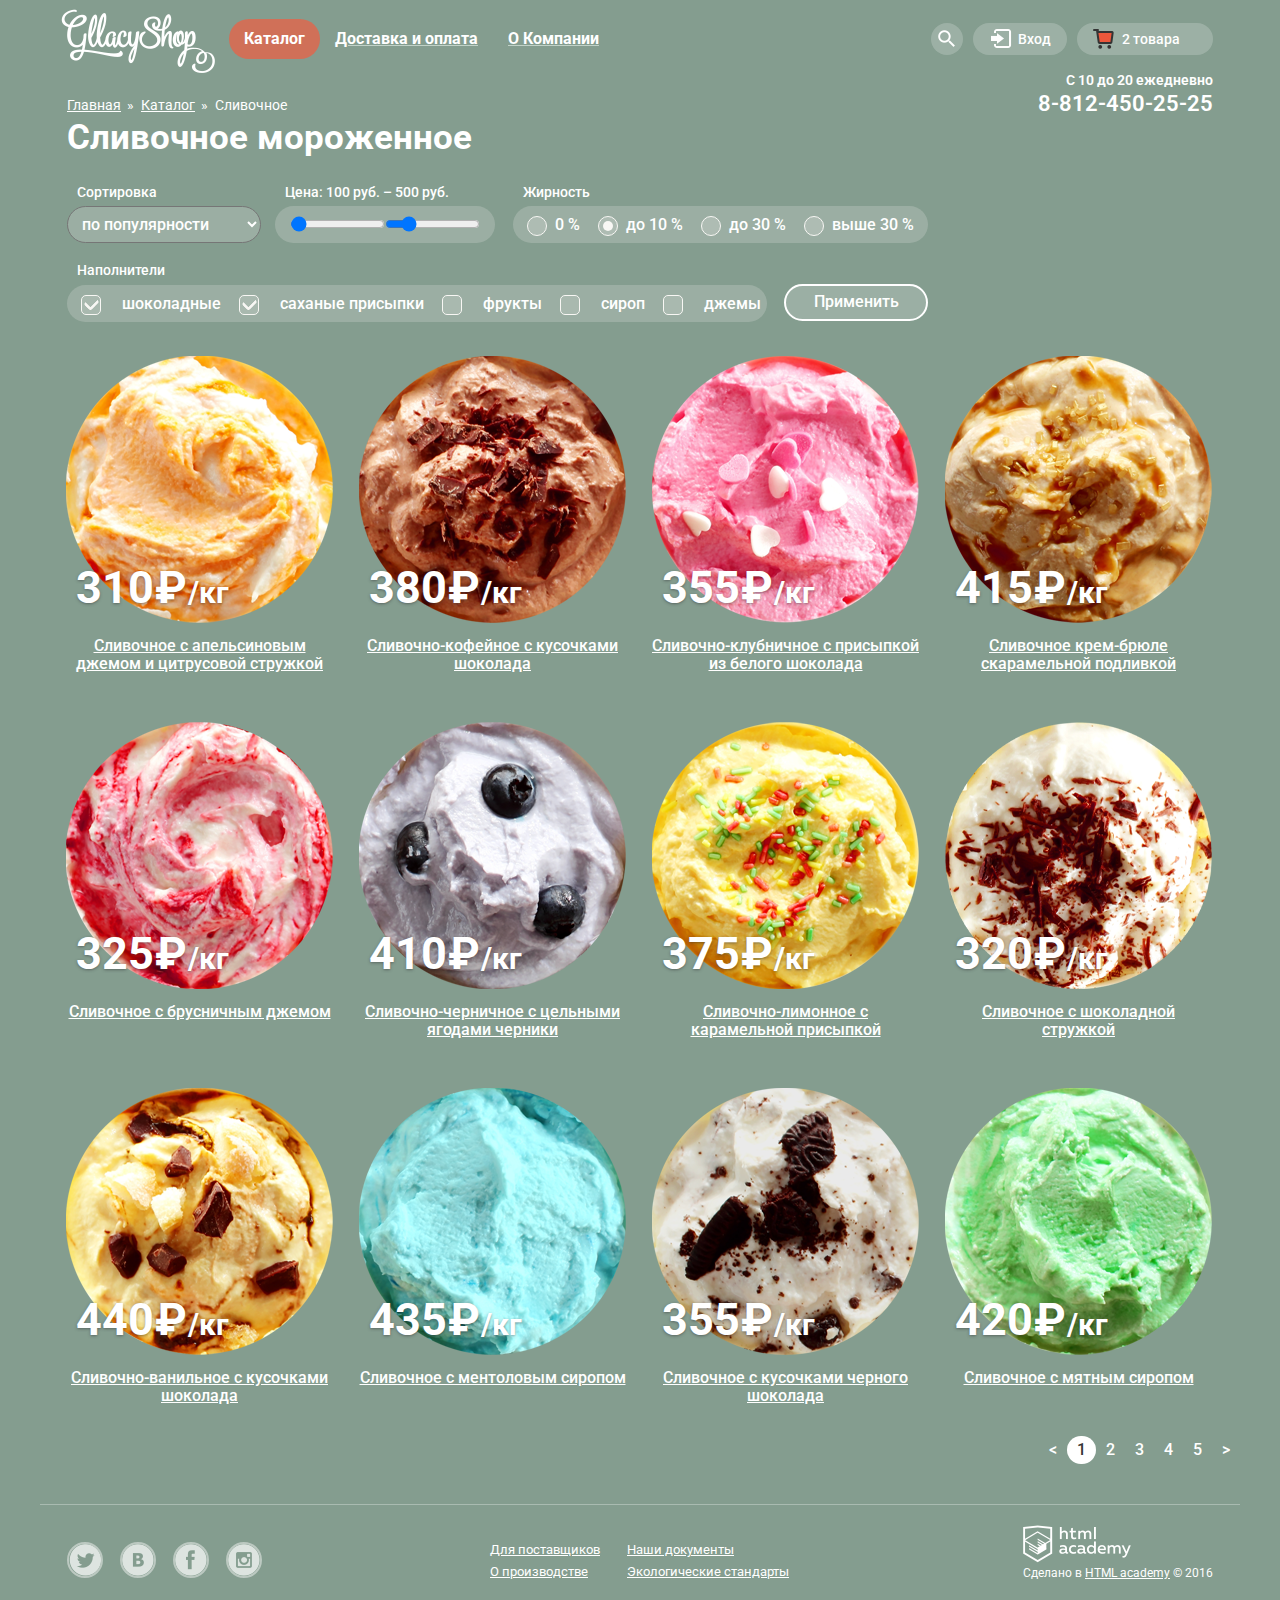
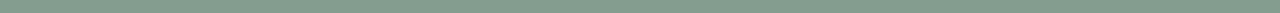
==== catalog.html @ 408a53fc "1" ====
<!DOCTYPE html>
<html lang="ru" >
<head>
    <meta charset="utf-8">
    <title>Каталог</title>
    <link type="text/css" rel="stylesheet" href="main.css">
    <link type="text/css" rel="stylesheet" href="normalize.css">
    <link href="https://fonts.googleapis.com/css?family=Roboto:400,500,700,900&amp;subset=cyrillic" rel="stylesheet">
</head>
<body class="catalog-page">

<div class="main-container">




    <!-- Шапка-->
    <header class="main-header clearfix">
        <div class="header clearfix">
            <nav class="navigation">
                <!-- основная навигация по сайту-->
                <ul >
                    <!-- логотип-->
                    <li class="logo">
                        <a href="index.html">
                            <img src="img/Logo.png" width="154" height="64" alt="лого">
                        </a>
                    </li>
                    <li class="active">
                        <a href="catalog.html" >Каталог</a>
                    </li>
                    <li>
                        <a class="top-menu-a"href="#">Доставка и оплата</a>
                    </li>
                    <li>
                        <a class="top-menu-a" href="#">О Компании</a>
                    </li>

                </ul>

            </nav>

            <!-- поиск? вход корзина-->
            <div class="user-block">
                <ul>
                    <li>
                        <!--будет появляться форма поиска-->
                        <a class="search" href="#"></a>
                    </li>
                    <li >
                        <a class="login" href="#"> Вход</a>
                    </li>
                    <li >
                        <a class="basket basket-full" href="#"> 2 товара</a>
                    </li>

                </ul>
            </div>  



         







            <!--время работы-->
            <div class="time-work">
                <p > С 10 до 20 ежедневно <br>
                    <span>8-812-450-25-25 </span>
                </p>
            </div>
        </div>

            <div class="page-title">
                <ul class="breadcrubs">
                    <li><a href="index.html">Главная</a>

                    </li>
                    <li><a href="#">Каталог</a>

                    </li>
                    <li><a class="active-link" href="#">Сливочное</a> </li>
                </ul>
                <h2>Сливочное мороженное</h2>
            </div>


    </header>

<main class="clearfix">

      <!--навигация поиск по товарам  -->
         <div class="item-tools clearfix">
             <form action="#">
                <div class="popular-sort">
                     <label for="sort">Сортировка </label><br>
                     <select name="tools-sort" id="sort">
                         <option value="популярность" id="sort_hit"> по популярности</option>
                         <option value="недорогие" id="sort_min">сначала недорогие</option>
                         <option value="дорогие" id="sort_max">сначала дорогие</option>
                         <option value="жирность" id="sort_fat">по жирности</option>
                     </select>
                </div>

                 <div class="price-sort">
                    <span> Цена: 100 руб. – 500 руб.</span> <br>
                     <div class="price-sort-form">
                           <input class="range-min"   type="range" min="0"  max="1000" value="10" >
                           <input class="range-max"   type="range" min="0"  max="1000"  value="200" >

                             <!--  <input class="range-max" type="range" min="10" max="1000" value="100" > -->
                            <!--   <div class="price-min">

                              </div>
                               <div class="circle-center">

                               </div>

                              <div class="price-right"> -->

                      </div>




                     </div>


                 <div class="fat-sort">
                    <span>Жирность</span>
                     <div class="fat-sort-form">
                          <input class="radio" name="fat_sort" type="radio" id="zero">
                            <label  for="zero"> 0 %</label>
                            <input class="radio" name="fat_sort" type="radio" id="ten" checked>
                            <label for="ten" > до 10 %</label>
                           <input class="radio" name="fat_sort" type="radio" id="thirty">
                             <label for="thirty"> до 30 %</label>
                           <input class="radio"  name="fat_sort" type="radio" id="above_thirty">
                             <label for="above_thirty"> выше 30 %</label>
                     </div>

                 </div>

                 <div class="additive-sort clearfix">
                      <span>Наполнители</span>

                     <div class="additive-sort-form">

                         <input type="checkbox" id="choco" checked>
                         <label for="choco">шоколадные</label>
                         <input type="checkbox" id="sugar" checked>
                         <label for="sugar">саханые присыпки</label>
                         <input type="checkbox" id="fruit">
                         <label for="fruit">фрукты</label>
                         <input type="checkbox" id="syrup">
                         <label for="syrup">сироп</label>
                         <input type="checkbox" id="jam">
                         <label for="jam">джемы</label>

                     </div>

                     <button type="submit" class="sort-button" id="additive-sort">Применить</button>

                 </div>

             </form>

         </div>


        <div class="list-item clearfix">
            <ul class="clearfix">
                    <li class="item">
                        
                        <img src="img/item11.png" alt="мороженое" width="267" height="267">
                        <div class="price">
                            310 ₽ <span>/кг</span>
                        </div>

                        <a class="link" href="#">Сливочное с апельсиновым джемом и цитрусовой стружкой</a>
                        <a class="btn btn-item btn-item-hiden"  href="#">Быстрый просмотр</a>
                    </li>
                    <li class="item">

                        <img src="img/item12.png" alt="мороженое" width="267" height="267">
                        <div class="price">
                            380 ₽ <span >/кг</span>
                        </div>
                        <a class="link"  href="#">Сливочно-кофейное с кусочками шоколада</a>
                         <a class="btn btn-item btn-item-hiden"  href="#">Быстрый просмотр</a>
                    </li>
                    <li class="item">

                        <img src="img/item13.png" alt="мороженое" width="267" height="267">
                        <div class="price">
                            355 ₽ <span>/кг</span>
                        </div>
                        <a class="link"  href="#">Сливочно-клубничное с присыпкой из белого шоколада</a>
                         <a class="btn btn-item btn-item-hiden"  href="#">Быстрый просмотр</a>
                    </li>
                    <li class="item">

                        <img src="img/item14.png" alt="мороженое" width="267" height="267">
                        <div class="price">
                            415 ₽ <span>/кг</span>
                        </div>
                        <a class="link"  href="#">Сливочное крем-брюле скарамельной подливкой</a>
                         <a class="btn btn-item btn-item-hiden"  href="#">Быстрый просмотр</a>
                    </li>
            </ul>
            <ul class="clearfix" >
                    <li class="item">
                      
                        <img src="img/item21.png" alt="мороженое" width="267" height="267">
                       
                        <div class="price">
                            325 ₽ <span>/кг</span>
                        </div>

                        <a class="link" href="#">Сливочное с брусничным джемом</a>
                         <a class="btn btn-item btn-item-hiden"  href="#">Быстрый просмотр</a>
                    </li>
                    <li class="item ">

                        <img src="img/item22.png" alt="мороженое" width="267" height="267">
                        <div class="price">
                            410 ₽ <span >/кг</span>
                        </div>
                        <a class="link"  href="#">Сливочно-черничное с цельными ягодами черники</a>
                         <a class="btn btn-item btn-item-hiden"  href="#">Быстрый просмотр</a>
                    </li>
                    <li class="item ">

                        <img src="img/item23.png" alt="мороженое" width="267" height="267">
                        <div class="price">
                            375 ₽ <span>/кг</span>
                        </div>
                        <a class="link"  href="#">Сливочно-лимонное с карамельной присыпкой</a>
                         <a class="btn btn-item btn-item-hiden"  href="#">Быстрый просмотр</a>
                    </li>
                    <li class="item">

                        <img src="img/item24.png" alt="мороженое" width="267" height="267">
                        <div class="price">
                            320 ₽ <span>/кг</span>
                        </div>
                        <a class="link"  href="#">Сливочное с шоколадной стружкой</a>
                         <a class="btn btn-item btn-item-hiden"  href="#">Быстрый просмотр</a>
                    </li>
            </ul>

            <ul class="clearfix">
                    <li class="item">

                        <img src="img/item31.png" alt="мороженое" width="267" height="267">
                        <div class="price">
                            440 ₽ <span>/кг</span>
                        </div>

                        <a class="link" href="#">Сливочно-ванильное с кусочками шоколада</a>
                         <a class="btn btn-item btn-item-hiden"  href="#">Быстрый просмотр</a>

                    </li>
                    <li class="item">

                        <img src="img/item32.png" alt="мороженое" width="267" height="267">
                        <div class="price">
                            435 ₽ <span >/кг</span>
                        </div>
                        <a class="link"  href="#">Сливочноe с ментоловым сиропом</a>
                         <a class="btn btn-item btn-item-hiden"  href="#">Быстрый просмотр</a>
                    </li>
                    <li class="item ">

                        <img src="img/item33.png" alt="мороженое" width="267" height="267">
                        <div class="price">
                            355 ₽ <span>/кг</span>
                        </div>
                        <a class="link"  href="#">Сливочное с кусочками черного шоколада</a>
                         <a class="btn btn-item btn-item-hiden"  href="#">Быстрый просмотр</a>
                    </li>
                    <li class="item">

                        <img src="img/item34.png" alt="мороженое" width="267" height="267">
                        <div class="price">
                            420 ₽ <span>/кг</span>
                        </div>
                        <a class="link"  href="#">Сливочное с мятным сиропом</a>
                         <a class="btn btn-item btn-item-hiden"  href="#">Быстрый просмотр</a>
                    </li>
            </ul>

        </div>

        <!--выбор страницы-->
        <ul class="page-number">
            <li><a href="#"> &lt; </a></li>
            <li class="active-number"><a href="#">1</a></li>
            <li><a href="#">2</a></li>
            <li><a href="#">3</a></li>
            <li><a href="#">4</a></li>
            <li><a href="#">5</a></li>
            <li><a href="#"> &gt; </a></li>
        </ul>


    </main>










    <!-- футер-->
    <footer class="main-footer clearfix">
        <section class="footer-social">
            <a class="social-btn social-btn-tw" href="#">Твиттер</a>
            <a class="social-btn social-btn-vk" href="#">Вконтакте</a>
            <a class="social-btn social-btn-fb" href="#">Фейсбук</a>
            <a class="social-btn social-btn-inst" href="#">Инстаграмм</a>
        </section>
        <section class="footer-about">
            <ul class="footer-about-item">
                <li >
                    <a class="link" class="footer-about-item-main"  href="#" >Для поставщиков</a>
                </li>
                <li>
                    <a class="link"  href="#">О производстве</a>
                </li>
            </ul>
            <ul class="footer-about-item">
                <li>
                    <a class="link" href="#">Наши документы</a>
                </li>
                <li>
                    <a class="link" href="#">Экологические стандарты</a>
                </li>
            </ul>
        </section>

        <section class="footer-copyright">

            <img src="img/logo_html.png" alt="logo-made" width="108" height="38">
            <p> Сделано в
                <a class="link" href="#">HTML academy</a>
                &#169; 2016
            </p>
        </section>

    </footer>


</div>

<!--всплывающее окно с корзиной-->
<!--всплывающие окна-->

<div class="search-form">
    <form action="#" method="post">
           <input class="search-enter" type="text" name="search" id="search" placeholder="Что ищем ?">
           <label class="search-form-text" for="search">
             Что ищем ?
           </label>
    </form>

</div>


   <div class="login-form">
               <form action="#" >
       
                        <input class="user-email" name="user_mail" id="mail" placeholder="Электронная почта">
                            <label class="login-form-mail" for="mail">
                            Электронная почта
                            </label>
                    
                        <input class="user-password" type="password" name="user_password" id="password" placeholder="Пароль">
                        
                        <label class="login-form-password" for="password" >
                            Пароль
                            </label>

                        <a class="btn btn-login" href="#" id="login">Войти</a>

                        <div class="login-form-registr">
                            <a href="#" class="login-form-item">Забыли пароль</a> <br>
                            <a href="#" class="login-form-item">Новая регистрация</a>
                        </div>

                </form> 
            </div>

<!-- полная корзина -->
  <div class="basket-form">
      <table class="basket-table">
        <tr class="row">
              <td class="col-1">
                 <span class="btn-delete">
                     
                 </span> 
                <img src="img/basket_item1.png" alt="ice">
              </td>
               <td class="col-2">
                 Пломбир с апельсиновым джемом
              </td>
                <td class="col-3">
                 1.5кг
              </td>
                 <td class="col-4">
                &#215;200 руб.
                </td>
             <td class="col-5">
              300 руб.
              </td>
         </tr>
          
         <tr class="row">
              <td class="col-1">
                <span class="btn-delete">
                     
                 </span> 
                <img src="img/basket_item2.png" alt="ice">
              </td>
               <td class="col-2">
                 Клубничный пломбир с присыпкой 
                 из белого шоколада
              </td>
                <td class="col-3">
                 1.5кг
              </td>
                 <td class="col-4">
                &#215;300 руб.
                </td>
             <td class="col-5">
              450 руб.
              </td>
         </tr>
          
         <tr class="row-line" >
              <td colspan="5">

              </td>
         </tr>
         
         <tr >
            <td colspan="3">
              
            </td>
            <td class="row-sum-text">
              Итого:
            </td>
            <td class="row-sum">
               750 руб.
            </td>

         </tr>

      </table>

     <a href="#" class="btn btn-order">Оформить заказ</a>

  </div>

<script  type="text/javascript" src="script.js" > </script>
</body>
</html>
---- main.css ----
body {
    /*gogle fonts in HTML*/
    font-family: "Roboto", Arial, sans-serif;
    color: #ffffff;
    background: #849d8f url("img/ice_cream_1.jpg") no-repeat center top;
}
 /* для хрома уббираем рамки у кнопок по умолчанию */
button,
button:active,
button:focus {
    outline: none;
}

input,
input:active,
input:focus {
    outline: none;
}




.main-container {
    width: 1200px;
    margin: 0 auto;
}

.clearfix:after {
    content: "";
    display: table;
    clear: both;
}

ul {
    padding: 0;
    margin: 0;
    font-size: 0;
    list-style-type: none
}





.btn {
    background-color: #ec573b;
    color: #ffffff;
    text-decoration: none;
    border-radius: 50px;
    /*градиент и тень тексту и кнопке*/
}

.btn:hover {
    background-color: #ffffff;
    background: linear-gradient(0deg, #f48468 0%, #f26843 100%);
    background-color: rgba(255, 255, 255, 0.2);
    box-shadow: 0 2px 2px 0 #ac1000;
}

.btn:active {
    background-color: #ffffff;
    background: linear-gradient(0deg, #f26843 0%, #e74a35 100%);
    background-color: rgba(0, 0, 0, 0.07);
    box-shadow: inset 0 2px 2px 0 rgba(148, 39, 24, 0.004);
}


.main-header {
    margin-bottom: 40px;
}



/*НАЧАЛО левая навигация*/

.navigation {
    float: left;
    padding-left: 20px;
    margin-top: 19px;
}

.logo {
    margin-top: -10px;
    margin-left: 1px;
    margin-right: 14px;
}

.navigation img {
    width: 154px;
    height: 64px;
}


/*главные ссылки  */

.navigation a {
    display: block;
    padding: 10px 15px;
    font-family: "Roboto", Arial, sans-serif;
    color: #ffffff;
    font-size: 16px;
    font-weight: 700;
    text-decoration-color: #c1d2c8;
}

.navigation li {
    display: inline-block;
    font-size: 16px;
    line-height: 20px;
    vertical-align: top;
}


/*условие чтобы не пропадало всплывающее меню убираем расстояние*/

/*между меню и вспл меню*/

.top-menu>li {
    height: 50px;
}


/*вид главных ссылок при наведении*/

.navigation li:hover .top-menu-a {
    background-color: #f7f6f3;
    color: #333333;
    border-radius: 50px;
    text-decoration: none;
}


/* Начало ВСплывающее ПОД меню */


/*всплывающее меню "каталог"*/

.top-menu {
    position: relative;
}

.navigation .submenu {
    visibility: hidden;
    position: absolute;
    top: 48px;
    left: 165px;
    border-radius: 5px;
    background-color: #f8f7f4;
    box-shadow: 0px 20px 20px 0px rgba(0, 0, 0, 0.4);
    width: 143px;
}

.submenu li {
    display: block;
}

.submenu a {
    padding: 6px 15px;
    text-decoration: none;
    font-family: "Roboto", Arial, sans-serif;
    color: #343434;
    font-size: 14px;
    /* Приближение из-за подстановки шрифтов */
    font-weight: 400;
    text-align: left;
}

.submenu .submenu-h2 a {
    padding: 10px 10px;
    font-weight: 700;
}

.submenu .submenu-h2 {
    border-bottom: 1px solid #d1d0ce;
    display: block;
    margin-left: 5px;
    margin-right: 5px;
}


/*первый и последний вспл пункт меню круглые края*/

.submenu li:last-child {
    border-bottom-left-radius: 5px;
    border-bottom-right-radius: 5px;
}

.submenu li:first-child:hover {
    border-top-left-radius: 5px;
    border-top-right-radius: 5px;
    padding-left: 5px;
    margin: 0;
}


/*поведение ссылок при наведение   нажатии в всплывающем меню*/

.submenu li:hover {
    background-color: #fbded7;
}

.submenu li:active {
    background-color: #f6b5a5;
}


/*появление всплывающего меню*/

.navigation li:hover .submenu {
    visibility: visible;
}

/*КОНЕЦ всплывающего меню*/

/*КОНЕЦ левой навигации*/




/*НАЧАЛО правой навигации*/

.user-block {
    float: right;
    margin-right: 17px;
    padding-top: 4px;
    margin-top: 19px;
}

.user-block a {
    display: block;
    text-decoration: none;
    font-family: "Roboto", Arial, sans-serif;
    color: #ffffff;
    font-size: 14px;
    /* Приближение из-за подстановки шрифтов */
    font-weight: 500;
}

.user-block li {
    display: inline-block;
    margin-right: 10px;
    font-size: 16px;
    line-height: 20px;
    vertical-align: top;
}

/* ПОИСК */
.user-block .search {
    position: relative;
    margin-left: 32px;
    border-radius: 50%;
    background-color: rgba(255, 255, 255, 0.2);
    width: 32px;
    height: 32px;
}

.search:before {
    position: absolute;
    left: 7px;
    top: 7px;
    content: "";
    width: 17px;
    height: 17px;
    background: url(img/spritesheet.png);
    background-position: -84px -41px;
}

.user-block li:hover .search:before {
    filter: invert(1);
    -webkit-filter: invert(1);
}

.user-block li:hover .search {
    background-color: #f8f7f4;
}
/* ЛОГИН */
.user-block .login {
    position: relative;
    background-color: rgba(255, 255, 255, 0.2);
    padding: 6px 16px 6px 45px;
    border-radius: 50px;
}

.login:before {
    position: absolute;
    left: 18px;
    content: "";
    width: 21px;
    height: 19px;
    background: url(img/spritesheet.png);
    background-position: -57px -41px;
}

.user-block li:hover .login:before {
    background: url(img/spritesheet.png);
    background-position: -3px -3px;
}

.user-block li:hover .login {
    color: #373737;
    background-color: #f8f7f4;
}


/* пустая корзина */
.user-block .basket {
    position: relative;
    background-color: rgba(255, 255, 255, 0.2);
    padding: 6px 33px 6px 45px;
    border-radius: 50px;
}

.basket:before {
    position: absolute;
    left: 16px;
    content: "";
    width: 21px;
    height: 20px;
    background: url(img/spritesheet.png);
    background-position: -3px -41px;
}

.user-block .basket {
    cursor: default;
}


/*  картинка полной иконки корзины  */

.catalog-page .basket-full::before {
    position: absolute;
    left: 16px;
    content: "";
    width: 21px;
    height: 20px;
    background: url(img/spritesheet.png);
    background-position: -30px -41px;
}

.catalog-page .basket-full:hover {
    background-color: #f8f7f4;
    color: #666665;
}


/* время работы */
.time-work {
    float: right;
    width: 520px;
}

.time-work p {
    text-align: right;
    margin-right: 27px;
    font-family: "Roboto", Arial, sans-serif;
    color: #ffffff;
    font-size: 14px;
    /* Приближение из-за подстановки шрифтов */
    font-weight: 600;
    line-height: 23px;
}

.time-work span {
    font-size: 22px;
    /* Приближение из-за подстановки шрифтов */
    font-weight: 600;
}


/* НАЧАЛО слайер большая аритнка с морож*/

.promotion {
    float: left;
    width: 1146px;
}

.promotion h3 {
    display: block;
    padding-left: 255px;
    padding-top: 200px;
    width: 690px;
    font-family: "Roboto", Arial, sans-serif;
    color: #ffffff;
    font-size: 60px;
    font-weight: 900;
    line-height: 60px;
    text-align: center;
}

.promotion a {
    display: block;
    margin-left: 462px;
    font-family: "Roboto", Arial, sans-serif;
    color: #ffffff;
    font-size: 31px;
    /* Приближение из-за подстановки шрифтов */
    font-weight: 700;
    line-height: 60px;
    /* Приближение из-за подстановки шрифтов */
    text-align: center;
    text-shadow: 0 2px 5px rgba(160, 32, 11, 0.76);
    background: linear-gradient(0deg, #e74a35 0%, #f26843 100%);
    box-shadow: 0 2px 2px 0 rgba(172, 16, 0, 0.64);
    width: 280px;
    height: 64px;
    border-radius: 50px;
    margin-top: -48px;
}


/*слайдер*/


/*скрываем чекбокс*/

.promotion-slider input {
    visibility: hidden;
}


/*стилизация лабел*/

.promotion-slider label {
    float: left;
    margin-top: -9px;
    margin-right: 7px;
    display: block;
    border-radius: 50%;
    border: 2px solid #ffffff;
    width: 18px;
    height: 18px;
    cursor: pointer;
}

.promotion-slider:nth-child(2) {
    margin-left: 26px;
}


/*наведение*/

.promotion-slider label:hover {
    background-color: #b2c1b7;
}


/*цвет чекнутого*/

.checkbox:checked+label {
    background-color: #ffffff;
}

/* баненры */
.banner {
    width: 1200px;
    position: relative;
    margin-bottom: 40px;
}

.banner-item {
    float: left;
    width: 560px;
    height: 229px;
    margin-left: 27px;
}

.banner span {
    display: block;
    padding-left: 20px;
    padding-top: 18px;
    font-family: "Roboto", Arial, sans-serif;
    color: #ffffff;
    font-size: 35px;
    font-weight: 700;
}

.banner p {
    padding-left: 20px;
    font-family: "Roboto", Arial, sans-serif;
    color: #ffffff;
    font-size: 18px;
    font-weight: 700;
    width: 530px;
}

.banner a {
    display: block;
    font-family: "Roboto", Arial, sans-serif;
    color: #ffffff;
    font-size: 18px;
    /* Приближение из-за подстановки шрифтов */
    font-weight: 700;
    text-align: center;
    background: -webkit-linear-gradient(90deg, #e74a35 0%, #f26843 100%);
    background: -moz-linear-gradient(90deg, #e74a35 0%, #f26843 100%);
    background: -o-linear-gradient(90deg, #e74a35 0%, #f26843 100%);
    background: -ms-linear-gradient(90deg, #e74a35 0%, #f26843 100%);
    background: linear-gradient(0deg, #e74a35 0%, #f26843 100%);
    box-shadow: 0 2px 2px 0 rgba(172, 16, 0, 0.64);
    border-radius: 50px;
    padding-left: 21px;
    padding-right: 24px;
    padding-top: 15px;
    padding-bottom: 15px;
    margin-bottom: -100px;
}

.banner-item-btn-left {
    margin-left: 375px;
    position: absolute;
    bottom: 120px;
}

.banner-item-btn-right {
    margin-left: 350px;
    position: absolute;
    bottom: 120px;
}

.banner .one {
    background-image: url("img/nanner_left.png");
}

.banner .two {
    background: url("img/banner_right.png");
}
/* КОНЕЦ ШАПКИ */



/*НАЧАЛО ХИТЫ и карточки товаров в каталоге*/

.list-item {
    margin-bottom: -20px;
}

.list-item li{
    /*для хитов позишн*/
    position: relative; 
    float: left;
    width: 267px;
    margin-left: 26px;
   
}


.item .price {
    padding-left: 10px;
}


.hit:after {
    position: absolute;
    left:5px;
    top:5px;
    content: "";
    width: 61px;
    height: 61px;
    background: url("img/hit.png");
    z-index: 10;
}


.item .link {
    display: block;
    padding-top: 14px;
    font-family: "Roboto", Arial, sans-serif;
    color: #ffffff;
    font-size: 16px;
    font-weight: 500;
    line-height: 18px;
    text-align: center;
}

.item .price {
    position: absolute;
    top: 225px;
    font-family: "Roboto", Arial, sans-serif;
    color: #ffffff;
    font-size: 45px;
    font-weight: 700;
    line-height: 13px;
    text-align: left;
    word-spacing: -10px;
    text-shadow: 0 1px 3px rgba(49, 50, 53, 0.5);
    z-index: 10;
}

.item span {
    font-family: "Roboto", Arial, sans-serif;
    color: #ffffff;
    font-size: 30px;
    font-weight: 700;
    line-height: 13px;
    word-spacing: -7px;
}
/*ВЫБОР КАРТОЧКИ ТОВАРА пр наведеии на товар*/

.item:before{
    visibility: hidden;
    position: absolute;
    display: block;
    content: "";
    top: -5px;
    left: -5px;
    width:277px;
    height: 406px;
    background-color: rgba(248, 247, 244, 0.3);
     border-radius: 5px;
    background-color: rgba(248, 247, 244, 0.3);
    box-shadow: 0px 20px 20px 0px rgba(0, 0, 0, 0.4);
    z-index: 30;
}



 .btn-item {
    visibility: hidden;
    position: relative;
    top:20px;
    left: 30px; 
    background: linear-gradient(0deg, #e74a35 0%, #f26843 100%);
    box-shadow: 0px 1px 2px 0px #ac1000;
    width: 195px;
    height: 35px;
    text-align: center;
    border-radius: 50px;
    z-index: 50;  
     display: block;
    padding-top: 14px;
    font-family: "Roboto", Arial, sans-serif;
    color: #ffffff;
    font-size: 16px;
    font-weight: 500;
    line-height: 18px;
    z-index: 50;   
}
.item:hover::before, 
.item:hover .btn-item {
    visibility: visible;       
}
.item:hover .link {
    text-decoration: none;
} 











/*КОНЕЦ ХИТЫ*/


/*НАЧАЛО О НАС МАГАЗИН гэйси */

.content {
    position: relative;
    background: url("img/contant-fon.png") no-repeat center top;
    width: 1146px;
    min-height: 306px;
    margin-left: 27px;
    margin-bottom: 40px;
    color: #323232;
}

.content h2 {
    padding-left: 20px;
    padding-top: 25px;
    font-family: "Roboto", Arial, sans-serif;
    color: #323232;
    font-size: 24px;
    /* Приближение из-за подстановки шрифтов */
    font-weight: 500;
    line-height: 30px;
    /* Приближение из-за подстановки шрифтов */
    text-align: left;
}

.content-item {
    float: left;
    width: 495px;
    margin-top: -20px;
    padding-left: 75px;
    color: #323232;
    font-family: "Roboto", Arial, sans-serif;
    font-size: 16px;
    /* Приближение из-за подстановки шрифтов */
    font-weight: 400;
    line-height: 22px;
    /* Приближение из-за подстановки шрифтов */
    text-align: left;
}

.content-item p {
    padding-top: 8px;
}

.content-item-one:before {
    position: absolute;
    left: 18px;
    top: 95px;
    content: "";
    background: url(img/spritesheet.png);
    width: 49px;
    height: 49px;
    background-position: -3px -111px;
}

.content-item-two:before {
    position: absolute;
    left: 18px;
    top: 185px;
    content: "";
    background: url(img/spritesheet.png);
    width: 49px;
    height: 49px;
    background-position: -58px -111px;
}

.content-item-three:before {
    position: absolute;
    left: 583px;
    top: 95px;
    content: "";
    background: url(img/spritesheet.png);
    width: 49px;
    height: 49px;
    background-position: -165px -3px;
}

.content-item-four:before {
    position: absolute;
    left: 583px;
    top: 185px;
    content: "";
    background: url(img/spritesheet.png);
    width: 49px;
    height: 49px;
    background-position: -117px -58px;
}

/* БЛОК новостей и форма */


.news {
    font-family: "Roboto", Arial, sans-serif;
    color: #5a5a5a;
    margin-bottom: 40px;
}

.news-blog {
    float: left;
    margin-left: 27px;
    background: url("img/bolg-fon.png") no-repeat;
    width: 560px;
    height: 220px;
}

.news-blog h3 {
    padding-top: 10px;
    padding-left: 18px;
    font-size: 16px;
    /* Приближение из-за подстановки шрифтов */
    font-weight: 500;
    text-align: left;
}

.news-blog a {
    display: block;
    margin-top: -10px;
    padding-left: 18px;
    color: #353535;
    font-size: 24px;
    /* Приближение из-за подстановки шрифтов */
    font-weight: 700;
    text-align: left;
    width: 292px;
}

.news-mail {
    float: right;
    margin-right: 27px;
    background: white url("img/letter.png") no-repeat;
    width: 560px;
    height: 220px;
    border-radius: 10px;
}

.news-mail p {
    padding-top: 21px;
    padding-left: 26px;
    font-family: "Roboto", Arial, sans-serif;
    color: #5a5a5a;
    font-size: 16px;
    font-weight: 400;
    line-height: 22px;
    text-align: left;
}

.news-mail input[type="submit"] {
    display: block;
    margin-left: 405px;
    margin-top: -46px;
    background: linear-gradient(90deg, rgb(231, 74, 53) 0%, rgb(242, 104, 67) 100%);
    box-shadow: 0 2px 2px 0 rgba(172, 16, 0, 0.64);
    width: 129px;
    height: 44px;
    border-radius: 50px;
    font-family: "Roboto", Arial, sans-serif;
    color: #fefefe;
    font-size: 17px;
    /* Приближение из-за подстановки шрифтов */
    font-weight: 700;
    line-height: 24px;
    /* Приближение из-за подстановки шрифтов */
    text-align: center;
}

.news-mail input[type=email] {
    width: 356px;
    height: 40px;
    border: 1px solid #b2b2b2;
    border-radius: 5px;
    margin-left: 26px;
    margin-top: 18px;
    padding-left: 10px;
}

.freedback {
    position: relative;
    height: 430px;
    width: 1200px;
    background: url("img/map.png");
}

.freedback .freedback-pin {
    position: absolute;
    left: 270px;
    top: 140px;
}

.freedback .freedback-pinsahdows {
    position: absolute;
    left: 310px;
    top: 175px;
}

.freedback-form {
    float: right;
    margin-right: 27px;
    margin-top: 65px;
    background-color: #fdfefe;
    color: #343434;
    width: 302px;
    height: 305px;
    border-radius: 10px;
}

.freedback-form a {
    display: inline-block;
    background: linear-gradient(0deg, #e74a35 0%, #f26843 100%);
    box-shadow: 0 2px 2px 0 rgba(172, 16, 0, 0.64);
    width: 252px;
    padding-top: 12px;
    padding-bottom: 12px;
    margin-left: 25px;
    margin-top: 5px;
    border-radius: 50px;
    font-family: "Roboto", Arial, sans-serif;
    color: #fefefe;
    font-size: 17px;
    /* Приближение из-за подстановки шрифтов */
    font-weight: 700;
    line-height: 24px;
    /* Приближение из-за подстановки шрифтов */
    text-align: center;
}

.freedback-form .text-adress {
    width: 229px;
    padding-left: 25px;
    padding-top: 16px;
    font-family: "Roboto", Arial, sans-serif;
    color: #343434;
    font-size: 14px;
    /* Приближение из-за подстановки шрифтов */
    font-weight: 400;
    line-height: 20px;
    /* Приближение из-за подстановки шрифтов */
    text-align: left;
}

.freedback-form .adress {
    font-size: 18px;
    /* Приближение из-за подстановки шрифтов */
    font-weight: 700;
    line-height: 24px;
    /* Приближение из-за подстановки шрифтов */
    text-align: left;
}

.freedback-form .call {
    font-size: 18px;
    /* Приближение из-за подстановки шрифтов */
    font-weight: 700;
    line-height: 22px;
    /* Приближение из-за подстановки шрифтов */
    text-align: left;
}

.freedback-form .text-call {
    padding-left: 25px;
    padding-top: 5px;
    font-family: "Roboto", Arial, sans-serif;
    color: #343434;
    font-size: 14px;
    /* Приближение из-за подстановки шрифтов */
    font-weight: 400;
    line-height: 24px;
    /* Приближение из-за подстановки шрифтов */
    text-align: left;
}


/* НАЧАЛО ФУТЕР */
.main-footer {
    position: relative;
    margin-bottom: 20px;
}

.footer-social {
    float: left;
    margin-top: 25px;
    margin-left: 27px;
}

.footer-social .social-btn {
    display: inline-block;
    font-size: 0;
    margin-right: 13px;
    background-color: #e6ebe9;
    width: 29px;
    height: 29px;
    border-radius: 50px;
    border: 2px solid #c2cec7;
    filter: opacity(90%)
}


/*стили соц кнопок  */

.footer-social .social-btn-tw {
    width: 32px;
    height: 32px;
    background: url("img/spritesheet.png") no-repeat center;
    background-position: -171px -58px;
}

.footer-social .social-btn-vk {
    width: 32px;
    height: 32px;
    background: url("img/spritesheet.png") no-repeat center;
    background-position: -106px -3px;
}

.footer-social .social-btn-fb {
    width: 32px;
    height: 32px;
    background: url("img/spritesheet.png") no-repeat center;
    background-position: -30px -3px;
}

.footer-social .social-btn-inst {
    width: 32px;
    height: 32px;
    background: url("img/spritesheet.png") no-repeat center;
    background-position: -68px -3px;
}

/*стилизаци кнопок соцсетей*/

.social-btn:hover {
    filter: opacity(100%);
    border-width: 3px;
    width: 27px;
    height: 27px;
}


/* О НАС  */

.footer-about {
    float: left;
    margin-top: 36px;
    margin-left: 215px;
}

.footer-about-item {
    float: left;
    margin-right: 27px;
    line-height: 18px;
}

.footer-about a {
    font-family: "Roboto", Arial, sans-serif;
    color: #ffffff;
    font-size: 13px;
    /* Приближение из-за подстановки шрифтов */
    font-weight: 400;
    text-align: left;
}

.footer-about-item .footer-about-item-main {
    font-weight: 700;
    color: #ffffff;
    font-size: 13px;
    /* Приближение из-за подстановки шрифтов */
    text-align: left;
    text-decoration: underline;
}

.footer-about-item-main:before {
    position: absolute;
    content: "";
    background: url("img/spritesheet.png") no-repeat center;
    width: 15px;
    height: 13px;
    background-position: -144px -3px;
    left: 428px;
}




/*  КОПИРАЙТ */
.footer-copyright {
    float: right;
    margin-top: 20px;
    margin-right: 27px;
    font-family: "Roboto", Arial, sans-serif;
    color: #fefefe;
    font-size: 12px;
    /* Приближение из-за подстановки шрифтов */
    font-weight: 400;
    text-align: left;
}

.footer-copyright p {
    margin-top: 0;
}

.footer-copyright a {
    color: white;
}


/*ВСПЛЫВАЮЩИЕ ОКНА НА ГЛАВНОЙ СТРАНИЦЕ*/


/*поиск*/

.search-form {
    visibility: hidden;
    position: absolute;
    top: 65px;
    left: 680px;
    border-radius: 5px;
    background-color: #f8f7f4;
    box-shadow: 0 20px 20px 0 rgba(0, 0, 0, 0.4);
    width: 272px;
    height: 69px;
    text-align: center;
}

.search-form input {
    margin-top: 15px;
    padding-left: 10px;
    border-radius: 5px;
    border-style: solid;
    border-width: 1px;
    border-color: #d3d3d2;
    box-sizing: border-box;
    background-color: #ffffff;
    width: 241px;
    height: 39px;
    font-family: "Roboto", Arial, sans-serif;
    color: #999999;
    font-size: 14px;
    /* Приближение из-за подстановки шрифтов */
    font-weight: 400;
    line-height: 24px;
    /* Приближение из-за подстановки шрифтов */
    text-align: left;
}

/*   должен быть скрыт, появляется при наведении */
.search-form label {
    visibility: hidden;
    position: absolute;
    top:2px; 
    display: block;
    width: 80px;
    font-family: "Roboto", Arial, sans-serif;
    font-size: 11px;
    color: #5b9ddf;
    margin-left: 15px;
}

.search-form:hover .search-form input {
    border: 2px solid #c7c6c5;
}
/* появляется текст при наведении */
.search-form input:focus ~label{
   visibility: visible;
}


/*вход*/

.login-form {
    visibility: hidden;
    position: absolute;
    top: 65px;
    left: 804px;
    border-radius: 5px;
    background-color: #f8f7f4;
    box-shadow: 0 20px 20px 0 rgba(0, 0, 0, 0.4);
    width: 272px;
    height: 175px;
    text-align: center;
}

.login-form input {
    border-radius: 5px;
    border-style: solid;
    border-width: 1px;
    border-color: #d3d3d2;
    box-sizing: border-box;
    background-color: #ffffff;
    width: 241px;
    height: 39px;
    font-family: "Roboto", Arial, sans-serif;
    color: #999999;
    font-size: 14px;
    font-weight: 400;
    line-height: 24px;
    padding-left: 10px;
    margin-left: 5px;
    margin-top: 15px;
}

.login-form .btn-login {
    display: block;
    float: left;
    background: linear-gradient(0deg, #e74a35 0%, #f26843 100%);
    box-shadow: 0 1px 2px 0 #ac1000;
    width: 102px;
    margin-top: 15px;
    margin-left: 20px;
    padding-top: 10px;
    padding-bottom: 10px;
    text-align: center;
    border-radius: 50px;
    color: #fefefe;
    font-size: 15px;
     font-weight: 700;
    line-height: 24px;
     font-family: "Roboto", Arial, sans-serif;
}

/* регистрация */
.login-form .login-form-registr {
    float: right;
    width: 125px;
    height: 50px;
    text-align: left;
    margin-top: 15px;
}

/* зыбыли пароль */
.login-form .login-form-item {
    padding-top: 0;
    font-family: "Roboto", Arial, sans-serif;
    color: #333333;
    font-size: 13px;
    font-weight: 400;
    line-height: 24px;
     text-align: left;
}
/*  text подсказка  электр почта и мылодолжен быть скрыт, появляется при наведении */
.login-form .login-form-mail  {
    visibility:hidden;
    display: block;
    width: 120px;
    position: absolute;
    top:2px;
    font-family: "Roboto", Arial, sans-serif;
    font-size: 11px;
    color: #5b9ddf;
    margin-left: 25px;
    text-align: left;
}

.login-form-password {
    visibility:hidden;
    display: block;
    width: 120px;
    position: absolute;
    top:56px;
    font-family: "Roboto", Arial, sans-serif;
    font-size: 11px;
    color: #5b9ddf;
    margin-left: 25px;
    text-align: left; 
}


/* появление текста подсказок */
.login-form .user-email:focus ~.login-form-mail{
   visibility: visible;
}
.login-form .user-password:focus ~.login-form-password{
   visibility: visible;
}
/*стилизация при наведении на input форм*/

input:hover {
    border: 2px solid #c7c6c5;
}

.news-mail input[type=email]:hover {
    border: 2px solid #c7c6c5;
    width: 354px;
    height: 38px;
}

:focus::-webkit-input-placeholder {
    color: transparent
}

input:focus {
    border: 2px solid #8fbdec;
}

.news-mail input[type=email]:focus {
    border: 2px solid #8fbdec;
    width: 354px;
    height: 38px;
}


/*стилизация ссылок*/

.link:hover {
    color: #ffbc9e;
}

.link:active {
    color: #deb49a;
}




/*СТРАНИЦА СТРАНИЦА СТРАНИЦА КАТАЛОГА*/

.catalog-page {
    background: #849d8f;
}

.logo a {
    padding: 0 0;
}
.catalog-page .basket {
    cursor: pointer;
}

/*активная ссылка страница*/

.navigation .active a {
    background-color: #d07058;
    text-decoration: none;
    border-radius: 50px;
}


/*оглавление страницы*/

.page-title {
    float: left;
    margin-left: 27px;
    margin-top: -35px;
}

.page-title a {
    font-family: "Roboto", Arial, sans-serif;
    color: #ffffff;
    font-size: 14px;
    /* Приближение из-за подстановки шрифтов */
    font-weight: 400;
    text-align: left;
}

.page-title li::after {
    position: absolute;
    left: 60px;
    content: "»";
    font-family: "Roboto", Arial, sans-serif;
    color: #ffffff;
    font-size: 14px;
    /* Приближение из-за подстановки шрифтов */
    font-weight: 400;
    text-align: left;
}

.page-title li:last-child:after {
    content: "";
}

.page-title li {
    display: inline-block;
    padding-right: 20px;
    position: relative;
}

.page-title li:last-child a {
    text-decoration: none
}

.page-title h2 {
    padding-top: 10px;
    padding-bottom: 10px;
    margin-top: 0;
    margin-bottom: 0;
    font-family: "Roboto", Arial, sans-serif;
    color: #ffffff;
    font-size: 35px;
    /* Приближение из-за подстановки шрифтов */
    font-weight: 700;
    line-height: 30px;
    /* Приближение из-за подстановки шрифтов */
    text-align: left;
}


/*НАЧАЛО ФИЛЬТРЫ порядка предтавления товар*/

.item-tools {
    margin-left: 27px;
    margin-top: -20px;
    margin-bottom: 34px;
}


/*по популярности*/

.popular-sort {
    float: left;
    width: 194px;
}

.popular-sort select {
    background-color: rgba(248, 247, 244, 0.2);
    border-radius: 50px;
    width: 194px;
    height: 37px;
    font-family: "Roboto", Arial, sans-serif;
    color: #ffffff;
    font-size: 16px;
    /* Приближение из-за подстановки шрифтов */
    font-weight: 500;
    padding-left: 10px;
    margin-top: 5px;
}

.popular-sort select:hover {
    color: #000000;
    background-color: #ffffff;
}

.popular-sort option {
    font-family: "Roboto", Arial, sans-serif;
    color: #000000;
    font-size: 14px;
    /* Приближение из-за подстановки шрифтов */
    font-weight: 500;
    background-color: rgba(248, 247, 244, 0.2);
}

.popular-sort label {
    padding-left: 10px;
    font-family: "Roboto", Arial, sans-serif;
    color: #ffffff;
    font-size: 14px;
    /* Приближение из-за подстановки шрифтов */
    font-weight: 500;
    text-align: left;
}


/*по цене*/

.price-sort {
    float: left;
    width: 218px;
    margin-left: 14px;
}

.price-sort-form {
    position: relative;
    background-color: rgba(248, 247, 244, 0.2);
    width: 220px;
    height: 37px;
    border-radius: 50px;
    margin-top: 5px;
}

.price-sort span {
    padding-left: 10px;
    font-family: "Roboto", Arial, sans-serif;
    color: #ffffff;
    font-size: 14px;
    /* Приближение из-за подстановки шрифтов */
    font-weight: 500;
    text-align: left;
}

.price-sort-form .range-min {
    width: 95px;
    position: absolute;
    left: 15px;
    top: 10px;
}

.price-sort-form .range-max {
    width: 95px;
    position: absolute;
    left: 110px;
    top: 10px;
}


/*по жирности*/

.fat-sort {
    float: right;
    margin-right: 312px;
}

.fat-sort-form {
    background-color: rgba(248, 247, 244, 0.2);
    width: 415px;
    height: 37px;
    border-radius: 50px;
    margin-top: 5px;
}

.fat-sort input {
    visibility: hidden;
}

.fat-sort-form label {
    position: relative;
    display: inline-block;
    margin-top: 10px;
    padding-left: 25px;
    font-family: "Roboto", Arial, sans-serif;
    color: #ffffff;
    font-size: 16px;
    font-weight: 500;
    text-align: left;
}


/*кружочки*/

.fat-sort-form label:before {
    position: absolute;
    left: -3px;
    content: " ";
    display: block;
    background-color: rgba(248, 247, 244, 0.2);
    width: 18px;
    height: 18px;
    border-radius: 50px;
    border: 1px solid #f8f7f4;
}


/*маленькие кружки*/

.fat-sort-form label:after {
    visibility: hidden;
    position: absolute;
    left: 2px;
    top: 5px;
    content: " ";
    display: block;
    background-color: #f8f7f4;
    width: 10px;
    height: 10px;
    border-radius: 50px;
}


/*наведение*/

.fat-sort-form label:hover:before {
    border: 2px solid #f8f7f4;
    width: 16px;
    height: 16px;
    cursor: pointer;
}

.fat-sort-form input:checked+label:after {
    visibility: visible;
}

.fat-sort span {
    font-family: "Roboto", Arial, sans-serif;
    color: #ffffff;
    font-size: 14px;
    /* Приближение из-за подстановки шрифтов */
    font-weight: 500;
    text-align: left;
    padding-left: 10px;
}


/*по наполнителям*/

.additive-sort {
    margin-right: 300px;
    float: left;
    margin-top: 18px;
    width: 861px;
}

.additive-sort-form {
    background-color: rgba(248, 247, 244, 0.2);
    width: 700px;
    height: 37px;
    border-radius: 50px;
    margin-top: 5px;
}

.additive-sort span {
    font-family: "Roboto", Arial, sans-serif;
    color: #ffffff;
    font-size: 14px;
    /* Приближение из-за подстановки шрифтов */
    font-weight: 500;
    text-align: left;
    padding-left: 10px;
}

.additive-sort-form input {
    visibility: hidden;
}

.additive-sort-form label {
    position: relative;
    font-family: "Roboto", Arial, sans-serif;
    color: #ffffff;
    font-size: 16px;
    font-weight: 500;
    text-align: left;
    padding-left: 38px;
    display: inline-block;
    margin-top: 10px;
}

.additive-sort-form label:before {
    position: absolute;
    left: -3px;
    content: " ";
    display: block;
    background-color: #a9b9af;
    width: 18px;
    height: 18px;
    border-radius: 5px;
    border: 1px solid #f8f7f4;
}


/*галочки*/

.additive-sort-form label:after {
    visibility: hidden;
    position: absolute;
    left: 1px;
    top: 3px;
    content: " ";
    display: block;
    width: 10px;
    height: 7px;
    border-left: 3px solid #f8f7f4;
    border-bottom: 3px solid #f8f7f4;
    border-radius: 3px;
    transform: rotate(-45deg);
}


/*наведение*/

.additive-sort-form label:hover:before {
    border: 2px solid #f8f7f4;
    width: 16px;
    height: 16px;
    cursor: pointer;
}

.additive-sort-form input:checked+label:after {
    visibility: visible;
}

.sort-button {
    float: right;
    margin-top: -38px;
    border: 2px solid #ffffff;
    border-radius: 50px;
    box-sizing: border-box;
    background-color: rgba(255, 255, 255, 0.188);
    width: 144px;
    height: 37px;
    font-family: "Roboto", Arial, sans-serif;
    color: #ffffff;
    font-size: 16px;
    /* Приближение из-за подстановки шрифтов */
    font-weight: 500;
}

.sort-button:hover {
    background-color: rgba(255, 255, 255, 0.988);
    color: #363636;
}

.sort-button:active {
    background-color: rgba(255, 255, 255, 0.988);
    box-shadow: 0 2px 1px 0 rgba(105, 105, 105, 0.004);
    background-color: #ededed;
    color: #363636;
}





/*НАЧАЛО НОМЕРА СТРАНИЦ */


.page-number {
    float: right;
    margin-bottom: 40px;
}

.page-number li {
    display: inline-block;
    font-family: "Roboto", Arial, sans-serif;
    padding: 5px 10px;
    border-radius: 50px;
}

.page-number a {
    text-decoration: none;
    color: #ffffff;
    font-size: 16px;
    /* Приближение из-за подстановки шрифтов */
    font-weight: 500;
    text-align: center;
}

.active-number {
    border-radius: 50px;
    background-color: #ffffff;
    color: black;
}

.active-number a {
    color: #353535;
}

.page-number li:hover {
    background-color: rgba(255, 255, 255, 0.2);
}

.catalog-page .main-footer {
    border-top: 1px solid #a9bbb1;
}







/* НАЧАЛО  форма полная корзина */

.basket-form {
    visibility: hidden;
    position: absolute;
    top: 60px;
    left: 665px;
    display: block;
    border-radius: 5px;
    background-color: #f8f7f4;
    box-shadow: 0px 20px 20px 0px rgba(0, 0, 0, 0.4);
    width: 539px;
    font-family: "Roboto", Arial, sans-serif;
    color: #333333;
    font-size: 13px;
    /* Приближение из-за подстановки шрифтов */
    font-weight: 400;
    text-align: left;
}

.basket-form table {
    margin-top: 20px;
    margin-left: 15px;
    border-collapse: collapse;
}

.basket-form tr {
    height: 50px;
}

.basket-form .row-line {
    height: 16px;
}

.basket-form .col-1 {
    width: 70px;
    text-align: right;
    position: relative;
}


/* кнопка крестик */
.btn-delete {
    position: absolute;
    right: 40px;
    top: 15px;
    width: 30px;
    height: 30px;
    opacity: 0.3;
}

.btn-delete:hover {
    opacity: 1;
}

.btn-delete:before,
.btn-delete:after {
    position: absolute;
    left: 15px;
    content: ' ';
    height: 15px;
    width: 2px;
    background-color: #676766;
}

.btn-delete:before {
    transform: rotate(45deg);
}

.btn-delete:after {
    transform: rotate(-45deg);
}


.basket-form .col-2 {
    width: 225px;
}

.basket-form .col-3 {
    width: 60px;
    text-align: right;
}

.basket-form .col-4 {
    width: 70px;
    text-align: left;
    color: #888888;
}

.basket-form .col-5 {
    width: 84px;
}

.basket-form .row-line {
    border-bottom: 1px solid #cacac7;
}

.basket-form .row-sum {
    color: #333333;
    font-size: 15px;
    /* Приближение из-за подстановки шрифтов */
    font-weight: 700;
    text-align: left;
}

.basket-form .row-sum-text {
    color: #333333;
    font-size: 15px;
    /* Приближение из-за подстановки шрифтов */
    font-weight: 700;
    text-align: right;
}


.basket-form .btn-order {
    display: inline-block;
    vertical-align: center;
    background: -webkit-linear-gradient(90deg, #e74a35 0%, #f26843 100%);
    background: -moz-linear-gradient(90deg, #e74a35 0%, #f26843 100%);
    background: -o-linear-gradient(90deg, #e74a35 0%, #f26843 100%);
    background: -ms-linear-gradient(90deg, #e74a35 0%, #f26843 100%);
    background: linear-gradient(0deg, #e74a35 0%, #f26843 100%);
    box-shadow: 0px 1px 2px 0px #ac1000;
    margin-left: 365px;
    margin-bottom: 20px;
    width: 162px;
    padding-top: 10px;
    padding-bottom: 10px;
    border-radius: 50px;
    text-align: center;
    font-family: "Roboto", Arial, sans-serif;
    color: #fefefe;
    font-size: 15px;
    /* Приближение из-за подстановки шрифтов */
    font-weight: 700;
    line-height: 24px;
}
/* 
.catalog-page .btn {
    background-color: #ec573b;
    color: #ffffff;
    text-decoration: none;
   
} */

 .catalog-page .btn:hover {
    background-color: #ffffff;
    background: linear-gradient(0deg, #f48468 0%, #f26843 100%);
    background-color: rgba(255, 255, 255, 0.2);
    box-shadow: 0 2px 2px 0 #ac1000;
    
}

.catalog-page .btn:active {
    background-color: #ffffff;
    background: linear-gradient(0deg, #f26843 0%, #e74a35 100%);
    background-color: rgba(0, 0, 0, 0.07);
    box-shadow: inset 0 2px 2px 0 rgba(148, 39, 24, 0.004);
    
} 


.form-show {
    visibility: visible;
}
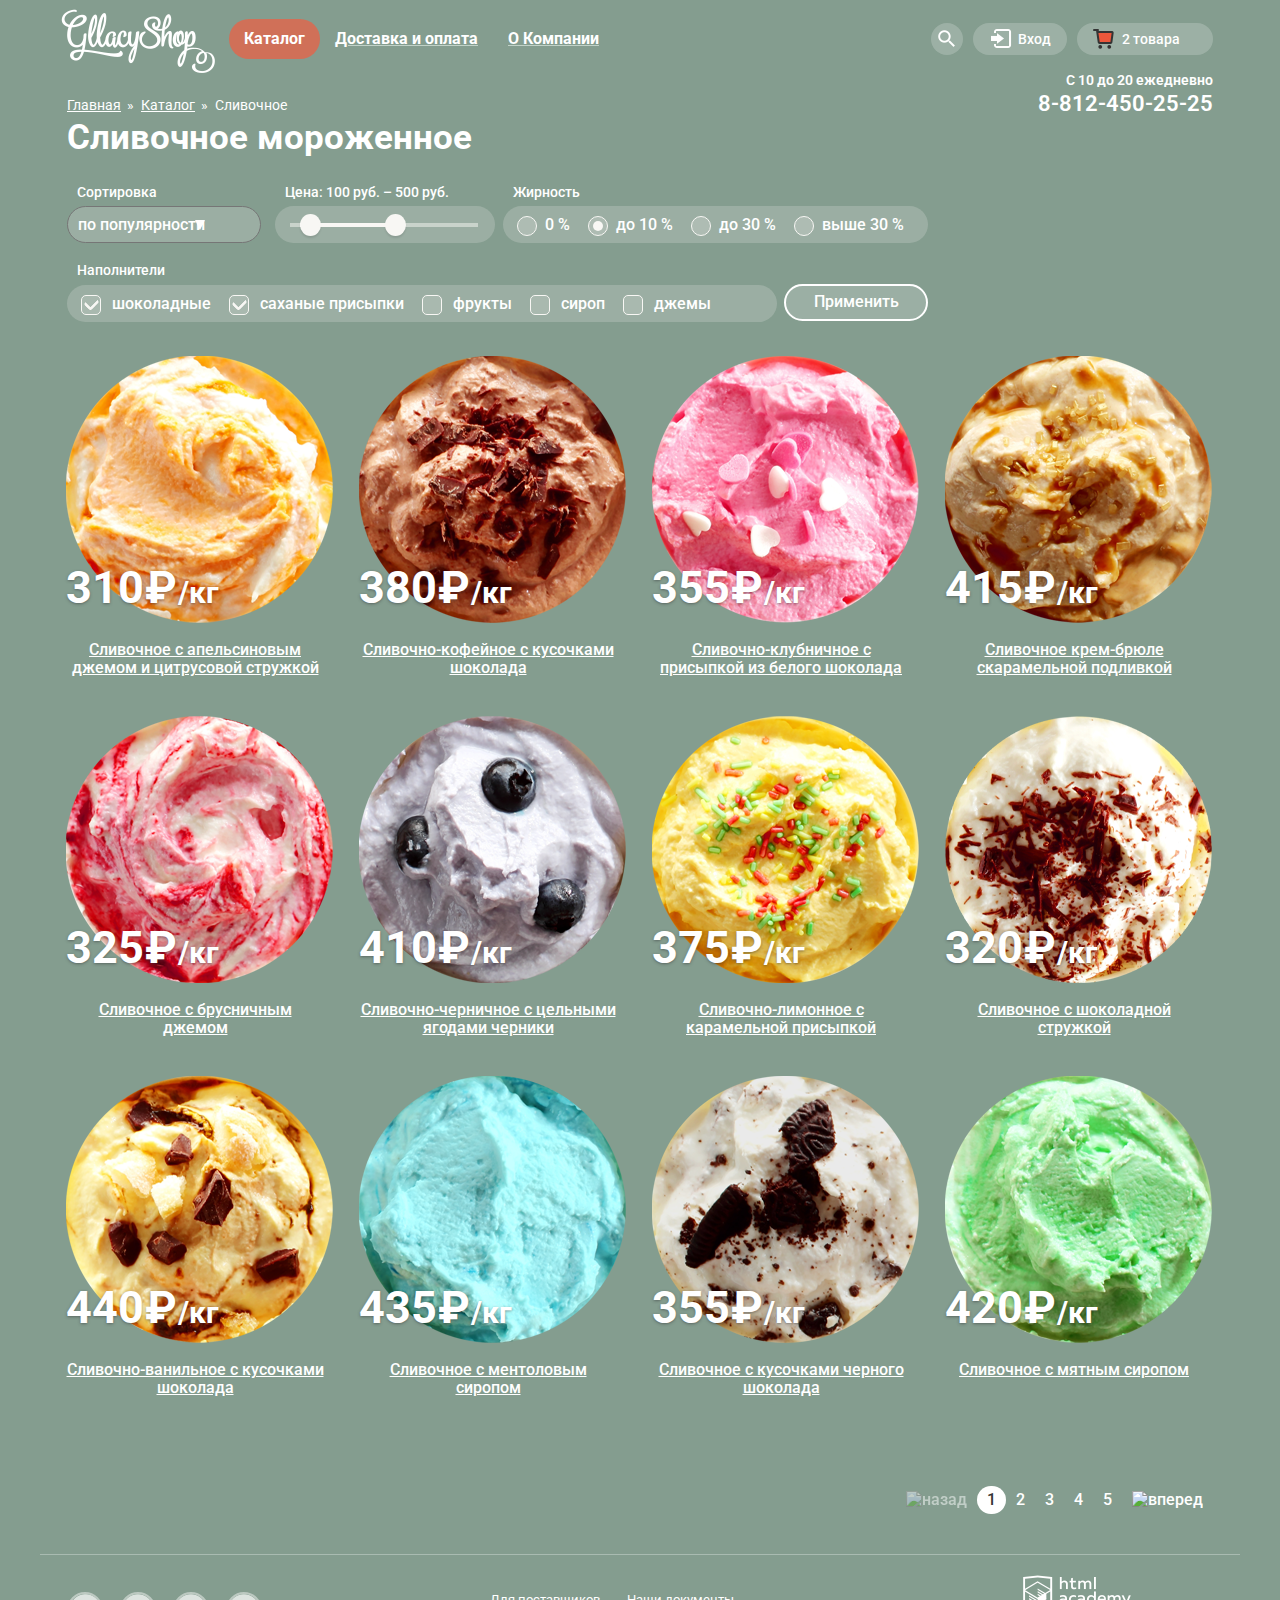
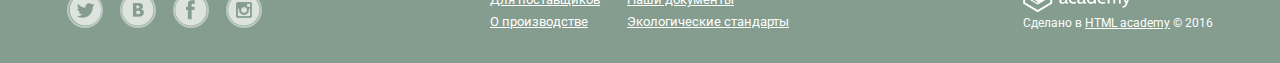
==== commit 9c33baef: "new" ====
--- a/catalog.html
+++ b/catalog.html
@@ -11,8 +11,8 @@
 
 <div class="main-container">
 
-
-
+   
+  
 
     <!-- Шапка-->
     <header class="main-header clearfix">
@@ -97,37 +97,32 @@
          <div class="item-tools clearfix">
              <form action="#">
                 <div class="popular-sort">
-                     <label for="sort">Сортировка </label><br>
-                     <select name="tools-sort" id="sort">
-                         <option value="популярность" id="sort_hit"> по популярности</option>
-                         <option value="недорогие" id="sort_min">сначала недорогие</option>
-                         <option value="дорогие" id="sort_max">сначала дорогие</option>
-                         <option value="жирность" id="sort_fat">по жирности</option>
-                     </select>
+                    <label for="sort">Сортировка </label><br>
+                    <!--<span class="select-form"></span>    -->
+                         <select class="select-form" name="tools-sort" id="sort">
+                             <option value="популярность" id="sort_hit"> по популярности</option>
+                             <option value="недорогие" id="sort_min">сначала недорогие</option>
+                             <option value="дорогие" id="sort_max">сначала дорогие</option>
+                             <option value="жирность" id="sort_fat">по жирности</option>
+                         </select>
+
+
                 </div>
 
                  <div class="price-sort">
-                    <span> Цена: 100 руб. – 500 руб.</span> <br>
+                     <span> Цена: 100 руб. – 500 руб.</span> <br>
                      <div class="price-sort-form">
-                           <input class="range-min"   type="range" min="0"  max="1000" value="10" >
-                           <input class="range-max"   type="range" min="0"  max="1000"  value="200" >
-
-                             <!--  <input class="range-max" type="range" min="10" max="1000" value="100" > -->
-                            <!--   <div class="price-min">
-
-                              </div>
-                               <div class="circle-center">
-
-                               </div>
-
-                              <div class="price-right"> -->
+                           <div class="range-min" > </div>
+                           <div class="range-max" ></div>
+                           <div class="price-line"></div>
+                            <div class="price-line-light"></div>
 
                       </div>
 
 
 
 
-                     </div>
+                </div>
 
 
                  <div class="fat-sort">
@@ -173,7 +168,7 @@
 
 
         <div class="list-item clearfix">
-            <ul class="clearfix">
+            <ul class="list-item-row clearfix">
                     <li class="item">
                         
                         <img src="img/item11.png" alt="мороженое" width="267" height="267">
@@ -212,7 +207,7 @@
                          <a class="btn btn-item btn-item-hiden"  href="#">Быстрый просмотр</a>
                     </li>
             </ul>
-            <ul class="clearfix" >
+            <ul class="list-item-row  clearfix" >
                     <li class="item">
                       
                         <img src="img/item21.png" alt="мороженое" width="267" height="267">
@@ -253,7 +248,7 @@
                     </li>
             </ul>
 
-            <ul class="clearfix">
+            <ul class="list-item-row  clearfix">
                     <li class="item">
 
                         <img src="img/item31.png" alt="мороженое" width="267" height="267">
@@ -298,13 +293,20 @@
 
         <!--выбор страницы-->
         <ul class="page-number">
-            <li><a href="#"> &lt; </a></li>
+            <li class="no-link">
+                <a class="back-link" href="#"> 
+                    <img  src="img/back-link.png" alt="назад" width="9" height="14">               
+                </a> 
+            </li>
             <li class="active-number"><a href="#">1</a></li>
-            <li><a href="#">2</a></li>
-            <li><a href="#">3</a></li>
-            <li><a href="#">4</a></li>
-            <li><a href="#">5</a></li>
-            <li><a href="#"> &gt; </a></li>
+            <li class="page-link"><a href="#">2</a></li>
+            <li class="page-link"><a href="#">3</a></li>
+            <li class="page-link"><a href="#">4</a></li>
+            <li class="page-link"><a href="#">5</a></li>
+            <li class="page-link">
+                 <a class="next-link" href="#"> 
+                  <img src="img/next-link.png" alt="вперед" width="9" height="14">  
+            </a></li>
         </ul>
 
 
--- a/main.css
+++ b/main.css
@@ -2,7 +2,8 @@
     /*gogle fonts in HTML*/
     font-family: "Roboto", Arial, sans-serif;
     color: #ffffff;
-    background: #849d8f url("img/ice_cream_1.jpg") no-repeat center top;
+    background: #849d8f  url("img/ice_cream_2.jpg") no-repeat center top;
+    background: url("img/ice_cream_1.jpg") no-repeat center top;
 }
  /* для хрома уббираем рамки у кнопок по умолчанию */
 button,
@@ -531,7 +532,7 @@
 /*НАЧАЛО ХИТЫ и карточки товаров в каталоге*/
 
 .list-item {
-    margin-bottom: -20px;
+    margin-bottom: -27px;
 }
 
 .list-item li{
@@ -551,8 +552,8 @@
 
 .hit:after {
     position: absolute;
-    left:5px;
-    top:5px;
+    left:0px;
+    top:0px;
     content: "";
     width: 61px;
     height: 61px;
@@ -563,7 +564,8 @@
 
 .item .link {
     display: block;
-    padding-top: 14px;
+    width: 258px;
+    padding-top: 18px;
     font-family: "Roboto", Arial, sans-serif;
     color: #ffffff;
     font-size: 16px;
@@ -575,6 +577,7 @@
 .item .price {
     position: absolute;
     top: 225px;
+    left: -10px;
     font-family: "Roboto", Arial, sans-serif;
     color: #ffffff;
     font-size: 45px;
@@ -772,7 +775,7 @@
 
 .news-blog a {
     display: block;
-    margin-top: -10px;
+    margin-top: -9px;
     padding-left: 18px;
     color: #353535;
     font-size: 24px;
@@ -840,8 +843,8 @@
 
 .freedback .freedback-pin {
     position: absolute;
-    left: 270px;
-    top: 140px;
+    left: 265px;
+    top: 138px;
 }
 
 .freedback .freedback-pinsahdows {
@@ -893,6 +896,7 @@
     line-height: 20px;
     /* Приближение из-за подстановки шрифтов */
     text-align: left;
+   
 }
 
 .freedback-form .adress {
@@ -982,14 +986,19 @@
     background-position: -68px -3px;
 }
 
-/*стилизаци кнопок соцсетей*/
+/*поведение стилизаци кнопок соцсетей*/
 
 .social-btn:hover {
-    filter: opacity(100%);
-    border-width: 3px;
-    width: 27px;
-    height: 27px;
-}
+    filter: opacity(0.5);   
+   
+}
+
+
+.social-btn:active {
+    filter: opacity(0.3);  
+    filter: contrast(10)   
+}
+
 
 
 /* О НАС  */
@@ -1363,9 +1372,16 @@
     float: left;
     width: 194px;
 }
+.select-form {
+    display: block;
+    width: 180px;
+    height: 37px;
+}
+
 
 .popular-sort select {
     background-color: rgba(248, 247, 244, 0.2);
+    position: relative;
     border-radius: 50px;
     width: 194px;
     height: 37px;
@@ -1376,12 +1392,38 @@
     font-weight: 500;
     padding-left: 10px;
     margin-top: 5px;
-}
-
-.popular-sort select:hover {
-    color: #000000;
-    background-color: #ffffff;
-}
+    -webkit-appearance: none;
+
+
+}
+
+.popular-sort:before {
+    position: absolute;
+    display: block;
+    content: "";
+    left: 195px;
+    top: 220px;
+    width: 0;
+    height: 0;
+    border-left: 5px solid transparent;
+    border-right: 5px solid transparent;
+    border-top: 10px solid white;
+
+}
+
+.select-form:hover .popular-sort:before{
+     border-top-color:black;
+
+
+ }
+
+/*.popular-sort select:hover {*/
+    /*color: #000000;*/
+    /*background-color: #ffffff;*/
+
+/*}*/
+
+
 
 .popular-sort option {
     font-family: "Roboto", Arial, sans-serif;
@@ -1424,24 +1466,52 @@
     padding-left: 10px;
     font-family: "Roboto", Arial, sans-serif;
     color: #ffffff;
-    font-size: 14px;
-    /* Приближение из-за подстановки шрифтов */
+    font-size: 14px;    
     font-weight: 500;
     text-align: left;
 }
 
 .price-sort-form .range-min {
-    width: 95px;
-    position: absolute;
+    border-radius: 50%;
+    background-color:  #f8f7f4;
+    box-shadow: 0px 2px 2px 0px rgba(0, 0, 0, 0.1);
+    width: 21px;
+    height: 22px;
+    position: absolute;
+    left: 25px;
+    top: 8px;
+
+}
+
+.price-sort-form .range-max {
+    border-radius: 50%;
+    background-color:  #f8f7f4;
+    box-shadow: 0px 2px 2px 0px rgba(0, 0, 0, 0.1);
+    width: 21px;
+    height: 22px;
+    position: absolute;
+    left: 110px;
+    top: 8px;
+}
+
+.price-sort-form .price-line {
+    position: absolute;
+    background-color:  rgba(248, 247, 244, 0.5);
+    width: 188px;
+    height: 4px;
+    top: 17px;
     left: 15px;
-    top: 10px;
-}
-
-.price-sort-form .range-max {
-    width: 95px;
-    position: absolute;
-    left: 110px;
-    top: 10px;
+    z-index: 1;
+}
+
+.price-sort-form .price-line-light {
+    position: absolute;
+    background-color:  #f8f7f4;    
+    width: 100px;
+    height: 4px;
+    top: 17px;
+    left: 25px;
+    z-index: 5;
 }
 
 
@@ -1454,7 +1524,7 @@
 
 .fat-sort-form {
     background-color: rgba(248, 247, 244, 0.2);
-    width: 415px;
+    width: 425px;
     height: 37px;
     border-radius: 50px;
     margin-top: 5px;
@@ -1543,7 +1613,7 @@
 
 .additive-sort-form {
     background-color: rgba(248, 247, 244, 0.2);
-    width: 700px;
+    width: 710px;
     height: 37px;
     border-radius: 50px;
     margin-top: 5px;
@@ -1570,7 +1640,7 @@
     font-size: 16px;
     font-weight: 500;
     text-align: left;
-    padding-left: 38px;
+    padding-left: 28px;
     display: inline-block;
     margin-top: 10px;
 }
@@ -1647,7 +1717,14 @@
     color: #363636;
 }
 
-
+/* Карточки товаров */
+
+.catalog-page .list-item {
+    margin-bottom: 50px;}
+.catalog-page .list-item .item{
+    margin-bottom: -10px;
+} 
+    
 
 
 
@@ -1657,6 +1734,7 @@
 .page-number {
     float: right;
     margin-bottom: 40px;
+    margin-right: 27px;
 }
 
 .page-number li {
@@ -1664,6 +1742,7 @@
     font-family: "Roboto", Arial, sans-serif;
     padding: 5px 10px;
     border-radius: 50px;
+    vertical-align: center;
 }
 
 .page-number a {
@@ -1674,7 +1753,7 @@
     font-weight: 500;
     text-align: center;
 }
-
+/* активная страница */
 .active-number {
     border-radius: 50px;
     background-color: #ffffff;
@@ -1684,10 +1763,22 @@
 .active-number a {
     color: #353535;
 }
-
-.page-number li:hover {
+/* выбор страницы */
+.page-number .page-link:hover {
     background-color: rgba(255, 255, 255, 0.2);
-}
+} 
+/* нет ссылки первая/последняя страница  */
+.no-link {
+    opacity: 0.5;
+    cursor: default;
+}
+.no-link:hover {
+    background-color:transparent;
+    
+    
+}
+/* КОНЕЦ номера страниц */
+
 
 .catalog-page .main-footer {
     border-top: 1px solid #a9bbb1;
@@ -1699,7 +1790,7 @@
 
 
 
-/* НАЧАЛО  форма полная корзина */
+/* НАЧАЛО  форма ПОЛНАЯ корзина */
 
 .basket-form {
     visibility: hidden;
@@ -1836,13 +1927,8 @@
     font-weight: 700;
     line-height: 24px;
 }
-/* 
-.catalog-page .btn {
-    background-color: #ec573b;
-    color: #ffffff;
-    text-decoration: none;
-   
-} */
+ 
+
 
  .catalog-page .btn:hover {
     background-color: #ffffff;
@@ -1860,7 +1946,7 @@
     
 } 
 
-
+/* для js  повление формы */
 .form-show {
     visibility: visible;
 }
